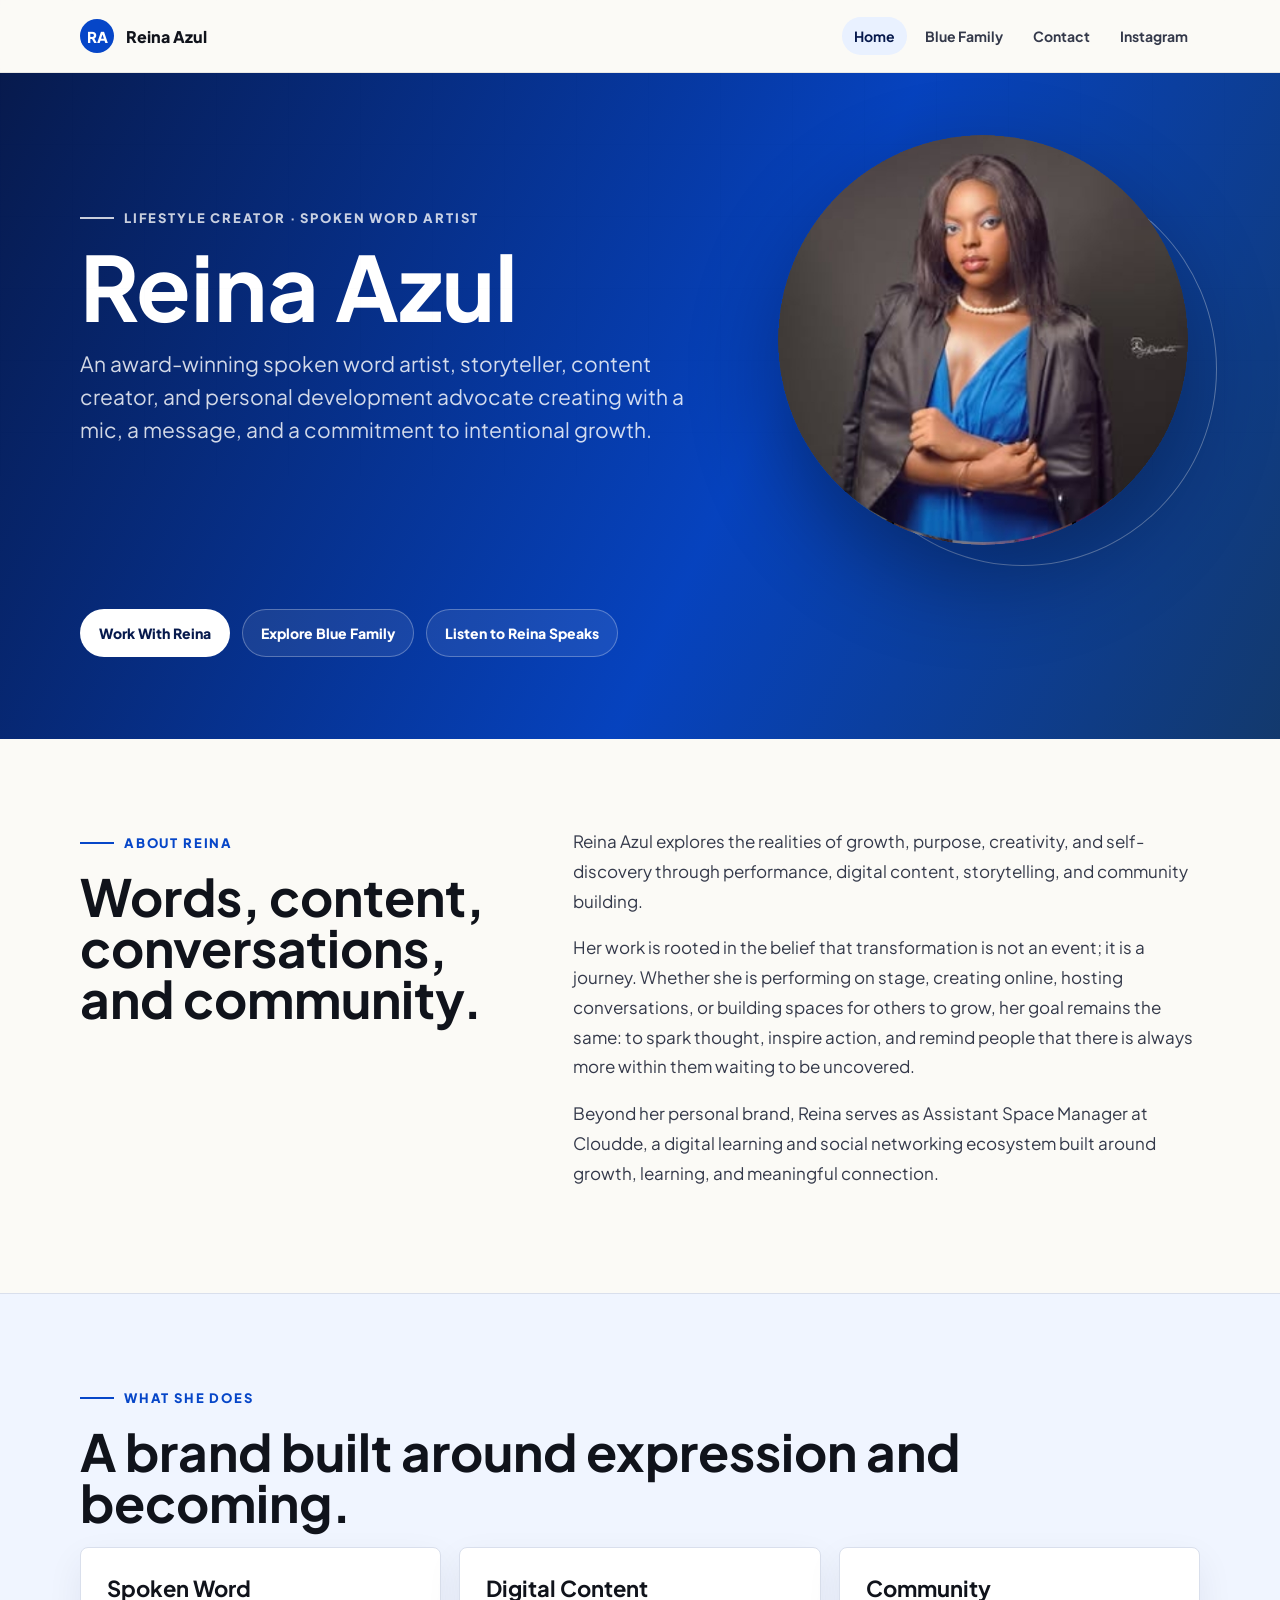
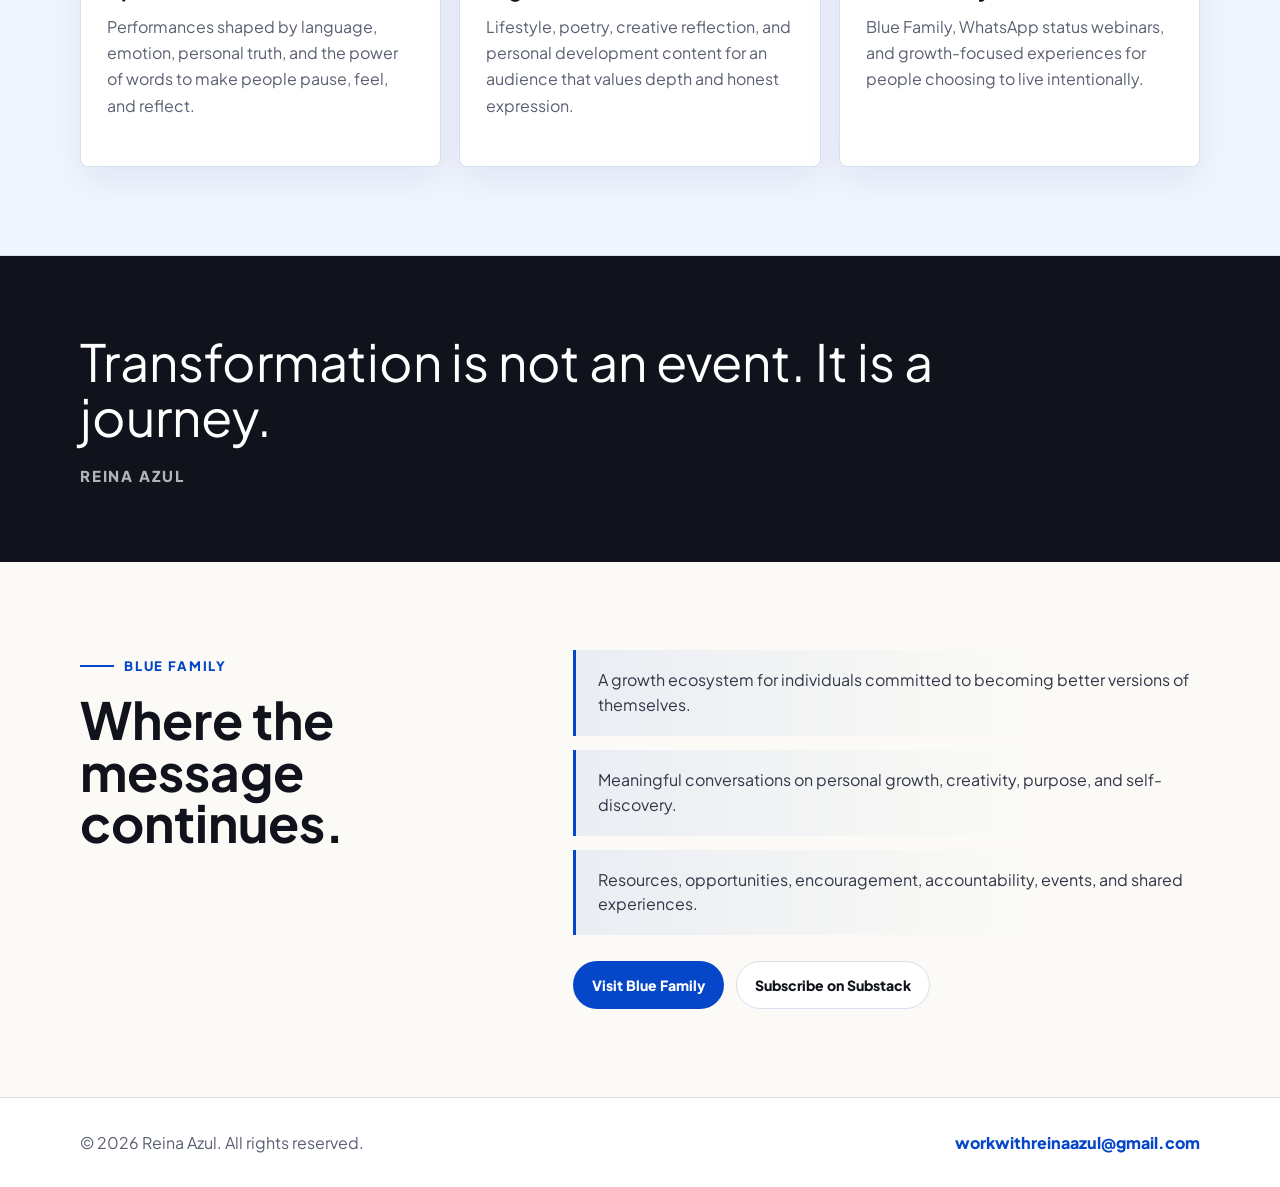
==== index.html @ 072f1784 "I added favicons and corrected some linking errors" ====
<!doctype html>
<html lang="en">
  <head>
    <meta charset="utf-8">
    <meta name="viewport" content="width=device-width, initial-scale=1">
    <meta name="description" content="Reina Azul is an award-winning spoken word artist, storyteller, content creator, and founder of Blue Family.">
    <title>Reina Azul | Spoken Word Artist & Creator</title>
    <link rel="stylesheet" href="styles.css">
    <link href="https://fonts.googleapis.com/css2?family=Plus+Jakarta+Sans:wght@400;600;700;800&display=swap" rel="stylesheet">
    <link rel="icon" type="image/x-icon" href="assets/40647af9-26c0-4cc3-900a-8d3bfc3f5690_1080x1080.jpg">
  <link rel="apple-touch-icon" href="assets/40647af9-26c0-4cc3-900a-8d3bfc3f5690_1080x1080.jpg">
  </head>
  <body>
<header class="site-header">
  <nav class="nav" aria-label="Main navigation">
    <a class="brand" href="index.html" aria-label="Reina Azul home">
      <span class="brand-mark">RA</span>
      <span>Reina Azul</span>
    </a>
    
    <button class="hamburger-menu" aria-label="Toggle navigation" aria-expanded="false">
      <span class="bar"></span>
      <span class="bar"></span>
      <span class="bar"></span>
    </button>

    <div class="nav-links">
      <a class="active" href="index.html">Home</a>
      <a href="community.html">Blue Family</a>
      <a href="contact.html">Contact</a>
      <a href="https://www.instagram.com/_reinaazul/" target="_blank" rel="noreferrer">Instagram</a>
    </div>
  </nav>
</header>

    <main>
<section class="hero">
  <div class="wrap hero-grid">
    
    <div class="hero-text-block">
      <p class="eyebrow">Lifestyle Creator · Spoken Word Artist</p>
      <h1>Reina Azul</h1>
      <p class="lead">An award-winning spoken word artist, storyteller, content creator, and personal development advocate creating with a mic, a message, and a commitment to intentional growth.</p>
    </div>

    <div class="portrait-shell">
      <div class="portrait-container">
        <img class="portrait" src="assets/reina-azul-profile.png" alt="Reina Azul">
      </div>
    </div>

    <div class="hero-actions">
      <a class="button primary" href="contact.html">Work With Reina</a>
      <a class="button secondary" href="community.html">Explore Blue Family</a>
      <a class="button secondary" href="https://open.spotify.com/show/22lv5XPXW0oE5tBdYrOItC" target="_blank" rel="noreferrer">Listen to Reina Speaks</a>
    </div>

  </div>
</section>

      <section class="section">
        <div class="wrap split">
          <div>
            <p class="eyebrow dark">About Reina</p>
            <h2>Words, content, conversations, and community.</h2>
          </div>
          <div class="body-copy">
            <p>Reina Azul explores the realities of growth, purpose, creativity, and self-discovery through performance, digital content, storytelling, and community building.</p>
            <p>Her work is rooted in the belief that transformation is not an event; it is a journey. Whether she is performing on stage, creating online, hosting conversations, or building spaces for others to grow, her goal remains the same: to spark thought, inspire action, and remind people that there is always more within them waiting to be uncovered.</p>
            <p>Beyond her personal brand, Reina serves as Assistant Space Manager at Cloudde, a digital learning and social networking ecosystem built around growth, learning, and meaningful connection.</p>
          </div>
        </div>
      </section>

      <section class="section band">
        <div class="wrap">
          <p class="eyebrow dark">What She Does</p>
          <h2>A brand built around expression and becoming.</h2>
          <div class="cards">
            <article class="card">
              <h3>Spoken Word</h3>
              <p>Performances shaped by language, emotion, personal truth, and the power of words to make people pause, feel, and reflect.</p>
            </article>
            <article class="card">
              <h3>Digital Content</h3>
              <p>Lifestyle, poetry, creative reflection, and personal development content for an audience that values depth and honest expression.</p>
            </article>
            <article class="card">
              <h3>Community</h3>
              <p>Blue Family, WhatsApp status webinars, and growth-focused experiences for people choosing to live intentionally.</p>
            </article>
          </div>
        </div>
      </section>

      <section class="quote-band">
        <div class="wrap">
          <blockquote class="quote">Transformation is not an event. It is a journey.
            <cite>Reina Azul</cite>
          </blockquote>
        </div>
      </section>

      <section class="section">
        <div class="wrap split">
          <div>
            <p class="eyebrow dark">Blue Family</p>
            <h2>Where the message continues.</h2>
          </div>
          <div>
            <ul class="feature-list">
              <li>A growth ecosystem for individuals committed to becoming better versions of themselves.</li>
              <li>Meaningful conversations on personal growth, creativity, purpose, and self-discovery.</li>
              <li>Resources, opportunities, encouragement, accountability, events, and shared experiences.</li>
            </ul>
            <div class="actions" style="margin-top: 26px;">
              <a class="button blue" href="community.html">Visit Blue Family</a>
              <a class="button outline" href="https://oyedokunm.substack.com/subscribe" target="_blank" rel="noreferrer">Subscribe on Substack</a>
            </div>
          </div>
        </div>
      </section>
    </main>

    <footer class="footer">
      <div class="wrap footer-inner">
        <span>© 2026 Reina Azul. All rights reserved.</span>
        <a href="mailto:reinaazul@gmail.com?subject=Inquiry%20from%20Website" target="_blank" rel="noreferrer">workwithreinaazul@gmail.com</a>
      </div>
    </footer>
    <script>
const mobileBtn = document.querySelector('.hamburger-menu');
const navigationPanel = document.querySelector('.nav-links');

mobileBtn.addEventListener('click', () => {
  navigationPanel.classList.toggle('open');
  mobileBtn.classList.toggle('active');
});
    </script>
  </body>
</html>
---- styles.css ----
:root {
  --ink: #10131b;
  --muted: #5a6072;
  --blue: #0646c8;
  --blue-deep: #071a4d;
  --blue-soft: #e9f1ff;
  --cyan: #48c7ff;
  --ivory: #fbfaf6;
  --line: #d9dfec;
  --green: #0f7b55;
  --shadow: 0 24px 70px rgba(7, 26, 77, .16);
  color-scheme: light;
}

* {
  box-sizing: border-box;
}

html {
  scroll-behavior: smooth;
}

body {
  margin: 0;
  font-family: 'Plus Jakarta Sans', ui-sans-serif, system-ui, sans-serif;
  color: var(--ink);
  background: var(--ivory);
}

body::before {
  content: "";
  position: fixed;
  inset: 0;
  pointer-events: none;
  background:
    linear-gradient(90deg, rgba(7, 26, 77, .045) 1px, transparent 1px),
    linear-gradient(180deg, rgba(7, 26, 77, .035) 1px, transparent 1px);
  background-size: 72px 72px;
  mask-image: linear-gradient(to bottom, rgba(0,0,0,.38), transparent 60%);
}

a {
  color: inherit;
  text-decoration: none;
}

img {
  display: block;
  max-width: 100%;
}

.site-header {
  position: sticky;
  top: 0;
  z-index: 20;
  border-bottom: 1px solid rgba(16, 19, 27, .08);
  background: rgba(251, 250, 246, .88);
  backdrop-filter: blur(18px);
}

.nav {
  width: min(1120px, calc(100% - 40px));
  margin: 0 auto;
  min-height: 72px;
  display: flex;
  align-items: center;
  justify-content: space-between;
  gap: 22px;
}

.brand {
  display: inline-flex;
  align-items: center;
  gap: 12px;
  font-weight: 800;
  letter-spacing: 0;

}

.brand-mark {
  width: 34px;
  height: 34px;
  display: grid;
  place-items: center;
  border-radius: 50%;
  background: var(--blue);
  color: white;
  font-size: 15px;
}

.nav-links {
  display: flex;
  align-items: center;
  gap: 6px;
}

.nav-links a {
  padding: 10px 12px;
  border-radius: 999px;
  color: #34394a;
  font-size: 14px;
  font-weight: 700;
}

.nav-links a:hover,
.nav-links a.active {
  background: var(--blue-soft);
  color: var(--blue-deep);
}

.section {
  padding: 88px 0;
}

.section.tight {
  padding: 58px 0;
}

.wrap {
  width: min(1120px, calc(100% - 40px));
  margin: 0 auto;
}

.hero {
  min-height: calc(82vh - 72px);
  display: grid;
  align-items: center;
  padding: 52px 0 72px;
  background:
    linear-gradient(115deg, rgba(7, 26, 77, .96) 0%, rgba(6, 70, 200, .92) 58%, rgba(72, 199, 255, .18) 100%),
    #071a4d;
  color: white;
}

.hero-grid {
  display: grid;
  grid-template-columns: minmax(0, 1.08fr) minmax(280px, .72fr);
  align-items: center;
  gap: 64px;
}

.eyebrow {
  display: inline-flex;
  align-items: center;
  gap: 10px;
  margin: 0 0 20px;
  color: rgba(255,255,255,.78);
  font-size: 13px;
  font-weight: 800;
  text-transform: uppercase;
  letter-spacing: .14em;
}

.eyebrow.dark {
  color: var(--blue);
}

.eyebrow::before {
  content: "";
  width: 34px;
  height: 2px;
  background: currentColor;
}

h1,
h2,
h3,
p {
  margin-top: 0;
}

h1 {
  max-width: 780px;
  margin-bottom: 22px;
  font-size: clamp(56px, 7vw, 104px);
  line-height: .9;
  letter-spacing: 0;
}

.lead {
  max-width: 650px;
  margin-bottom: 32px;
  color: rgba(255,255,255,.82);
  font-size: 21px;
  line-height: 1.55;
}

.lead.dark {
  color: #3e4557;
}

.hero-actions,
.actions {
  display: flex;
  flex-wrap: wrap;
  gap: 12px;
}

.button {
  display: inline-flex;
  min-height: 48px;
  align-items: center;
  justify-content: center;
  gap: 10px;
  padding: 0 18px;
  border: 1px solid transparent;
  border-radius: 999px;
  font-weight: 800;
  font-size: 14px;
  transition: transform .18s ease, background .18s ease, border-color .18s ease;
}

.button:hover {
  transform: translateY(-2px);
}

.button.primary {
  background: white;
  color: var(--blue-deep);
}

.button.secondary {
  border-color: rgba(255,255,255,.28);
  color: white;
  background: rgba(255,255,255,.08);
}

.button.blue {
  background: var(--blue);
  color: white;
}

.button.outline {
  border-color: var(--line);
  background: white;
  color: var(--ink);
}

.portrait-shell {
  position: relative;
  isolation: isolate;
}

.portrait-shell::before {
  content: "";
  position: absolute;
  inset: 9% -4% -5% 12%;
  border: 1px solid rgba(255,255,255,.34);
  border-radius: 50%;
  z-index: -1;
}

.portrait {
  width: min(410px, 100%);
  aspect-ratio: 1;
  object-fit: cover;
  object-position: center;
  border-radius: 50%;
  box-shadow: 0 34px 90px rgba(0, 0, 0, .32);
  background: transparent;
}

.stat-row {
  display: grid;
  grid-template-columns: repeat(3, 1fr);
  gap: 1px;
  margin-top: 22px;
  overflow: hidden;
  border-radius: 8px;
  background: rgba(255,255,255,.22);
}

.stat {
  padding: 18px;
  background: rgba(255,255,255,.11);
}

.stat strong {
  display: block;
  font-size: 24px;
}

.stat span {
  display: block;
  color: rgba(255,255,255,.72);
  font-size: 13px;
}

.split {
  display: grid;
  grid-template-columns: minmax(0, .82fr) minmax(0, 1.18fr);
  gap: 58px;
  align-items: start;
}

.section h2 {
  margin-bottom: 18px;
  font-size: clamp(32px, 4vw, 56px);
  line-height: 1;
  letter-spacing: 0;
}

.body-copy {
  color: #34394a;
  font-size: 17px;
  line-height: 1.75;
}

.feature-list {
  display: grid;
  gap: 14px;
  margin: 0;
  padding: 0;
  list-style: none;
}

.feature-list li {
  padding: 18px 0 18px 22px;
  border-left: 3px solid var(--blue);
  background: linear-gradient(90deg, rgba(6,70,200,.07), transparent 72%);
  color: #303648;
  font-size: 16px;
  line-height: 1.55;
}

.band {
  background: #f0f5ff;
  border-top: 1px solid var(--line);
  border-bottom: 1px solid var(--line);
}

.cards {
  display: grid;
  grid-template-columns: repeat(3, 1fr);
  gap: 18px;
}

.card {
  min-height: 220px;
  padding: 26px;
  border: 1px solid var(--line);
  border-radius: 8px;
  background: white;
  box-shadow: 0 14px 36px rgba(7, 26, 77, .07);
}

.card h3 {
  margin-bottom: 12px;
  font-size: 22px;
}

.card p {
  margin-bottom: 0;
  color: var(--muted);
  line-height: 1.65;
}

.quote-band {
  padding: 78px 0;
  background: var(--ink);
  color: white;
}

.quote {
  max-width: 930px;
  margin: 0;
  font-size: clamp(30px, 4vw, 58px);
  line-height: 1.08;
  letter-spacing: 0;
}

.quote cite {
  display: block;
  margin-top: 24px;
  color: rgba(255,255,255,.68);
  font-size: 15px;
  font-style: normal;
  font-weight: 800;
  text-transform: uppercase;
  letter-spacing: .12em;
}

.page-hero {
background-image: 
  linear-gradient(rgba(11, 19, 43, 0.85), rgba(11, 19, 43, 0.85)), 
  url('assets/322eb3b5f45e469986e57e9ff61a0006.jpg'); 
  background-position: center center;
  background-size: cover;
  background-repeat: no-repeat;
  padding: 120px 0; 
  color: #ffffff;}

.page-hero h1 {
  color: #ffffff;
  margin-top: 10px;
}

.page-hero .lead {
color: rgba(255, 255, 255, 0.9);
max-width: 650px;
}

.podcast-panel {
  display: grid;
  grid-template-columns: 320px minmax(0, 1fr);
  gap: 48px;
  align-items: center;
  padding: 42px;
  border-radius: 8px;
  background: #121827;
  color: white;
}

.podcast-cover {
  aspect-ratio: 1;
  display: grid;
  align-content: end;
  padding: 24px;
  border-radius: 8px;
  background:
    linear-gradient(180deg, rgba(4, 14, 38, .08), rgba(4, 14, 38, .72)),
    linear-gradient(135deg, #0646c8, #0c2466), cover;
  overflow: hidden;
  width:100%;
}

.podcast-cover span {
  display: block;
  max-width: 210px;
  font-size: 40px;
  line-height: .95;
  font-weight: 800;
}

.podcast-links,
.social-grid {
  display: flex;
  flex-wrap: wrap;
  gap: 10px;
  margin-top: 24px;
}

.pill {
  display: inline-flex;
  min-height: 44px;
  align-items: center;
  justify-content: center;
  padding: 0 15px;
  border-radius: 999px;
  background: rgba(255,255,255,.1);
  color: white;
  font-weight: 800;
  font-size: 14px;
}

.pill.light {
  background: white;
  color: var(--ink);
  border: 1px solid var(--line);
}

.rss-note {
  margin-top: 14px;
  color: rgba(255,255,255,.65);
  font-size: 14px;
  line-height: 1.5;
}

.contact-grid {
  display: grid;
  grid-template-columns: minmax(0, 1fr) minmax(300px, .74fr);
  gap: 34px;
  align-items: start;
}

.contact-panel {
  padding: 34px;
  border-radius: 8px;
  background: white;
  border: 1px solid var(--line);
  box-shadow: var(--shadow);
}

.contact-panel h2 {
  font-size: 34px;
}

.contact-list {
  display: grid;
  gap: 12px;
  margin: 24px 0 0;
  padding: 0;
  list-style: none;
}

.contact-list li {
  padding-bottom: 12px;
  border-bottom: 1px solid var(--line);
  color: #34394a;
}

.footer {
  padding: 34px 0;
  border-top: 1px solid var(--line);
  color: var(--muted);
  background: white;
}

.footer-inner {
  display: flex;
  justify-content: space-between;
  gap: 20px;
  align-items: center;
  flex-wrap: wrap;
}

.footer a {
  font-weight: 800;
  color: var(--blue);
}

@media (max-width: 860px) {
  .nav {
    min-height: auto;
    padding: 14px 0;
    align-items: flex-start;
    flex-direction: column;
  }

  .nav-links {
    width: 100%;
    overflow-x: auto;
    padding-bottom: 2px;
  }

  .hero {
    min-height: auto;
  }

  .hero-grid,
  .split,
  .podcast-panel,
  .contact-grid {
    grid-template-columns: 1fr;
  }

  .hero-grid {
    gap: 42px;
  }

  .portrait {
    width: min(360px, 100%);
  }

  .cards {
    grid-template-columns: 1fr;
  }

  .podcast-panel {
    padding: 24px;
  }

  .podcast-cover {
    max-width: 320px;
  }
}

@media (max-width: 560px) {
  .wrap,
  .nav {
    width: min(100% - 28px, 1120px);
  }

  .section {
    padding: 64px 0;
  }

  h1 {
    font-size: 58px;
  }

  .lead {
    font-size: 18px;
  }

  .hero-actions,
  .actions {
    display: grid;
  }

  .button,
  .pill {
    width: 100%;
  }

  .stat-row {
    grid-template-columns: 1fr;
  }
}
.ip {
  display: inline-flex;
  align-items: center;
  gap: 14px;
}
.ic{
  margin-right: 2px;
}

.page-heros {
  background-color: #072469; 
  background-image: none;
  padding: 80px 0; 
  color: #ffffff;
}
.page-hero .wrap {
  max-width: 1200px;
  margin: 0 auto;
  padding: 0 20px;
}
.hamburger-menu {
  display: none;
  background: none;
  border: none;
  cursor: pointer;
  flex-direction: column;
  gap: 5px;
  padding: 5px;
  z-index: 100;
}

.hamburger-menu .bar {
  width: 24px;
  height: 2px;
  background-color:#0646c8; 
  transition: transform 0.3s ease, opacity 0.3s ease;
}

@media (max-width: 768px) {
  .site-header {
    position: relative;
    z-index: 1000;
    background-color: #ffffff;
  }

  .nav {
    display: flex;
    flex-direction: row;
    justify-content: space-between;
    align-items: center;
    width: 100%;
    padding: 15px 20px;
    box-sizing: border-box;
  }
  .hamburger-menu {
    display: flex;
    position: relative;
    z-index: 1001;
  }

.nav-links {
    display: flex;
    flex-direction: column;
    align-items: center;
    gap: 24px;
    
    position: fixed;     
    top: 0;
    right: -100%;      
    width: 220px;         
    height: 45vh;      
    background-color: #0b132b; 
    padding: 100px 24px 40px;  
    border-radius: 10px 0 0 10px;
    box-sizing: border-box;
    
    transition: right 0.3s ease-in-out;
    z-index: 999;
  }

  .nav-links.open {
    right: 0 !important;  
  }
  html, body {
    overflow-x: hidden;
    width: 100%;
    margin: 0;
    padding: 0;
  }

  .hero, .page-hero {
    padding: 120px 20px 60px !important;
    box-sizing: border-box;
    width: 100% !important;
    max-width: 100% !important;
    display: block;
  }

  .hero-grid {
    display: flex !important;
    flex-direction: column !important; 
    align-items: center !important;
    text-align: center !important;
    gap: 24px !important;
    width: 100% !important;
    max-width: 100% !important;
    margin: 0 auto !important;
    padding: 0 !important;
  }

  .hero-grid > div:first-child {
    order: 1 !important;
    width: 100%;
  }
  .hero-grid .eyebrow {
    justify-content: center;
    margin: 0 auto 12px;
  }

  .hero-grid h1 {
    font-size: 36px;
    line-height: 1.2;
    margin: 0 0 12px;
  }

  .hero-grid .lead {
    font-size: 16px;
    line-height: 1.5;
    margin: 0 auto;
    max-width: 100%;
  }

  .portrait-shell,
  .hero-grid > div:last-child {
    order: 2 !important;
    display: flex !important;
    flex-direction: column !important;
    align-items: center !important;
    width: 100% !important;
    margin: 15px auto 0 !important;
  }

  .portrait {
    width: 280px;  
    height: 280px;
    border-radius: 50%;
    object-fit: cover;
  }

  .stat-row {
    display: flex !important;
    flex-direction: row !important; 
    justify-content: space-around !important;
    width: 100%;
    max-width: 300px;
    margin: -30px auto 0 !important; 
    padding: 16px;
    box-sizing: border-box;
    position: relative;
    z-index: 5;
  }
  .hero-actions {
    order: 3 !important; 
    display: flex !important;
    flex-direction: column !important;
    gap: 12px !important;
    width: 100% !important;
    max-width: 320px !important;
    margin: 30px auto 0 !important;
  }
}
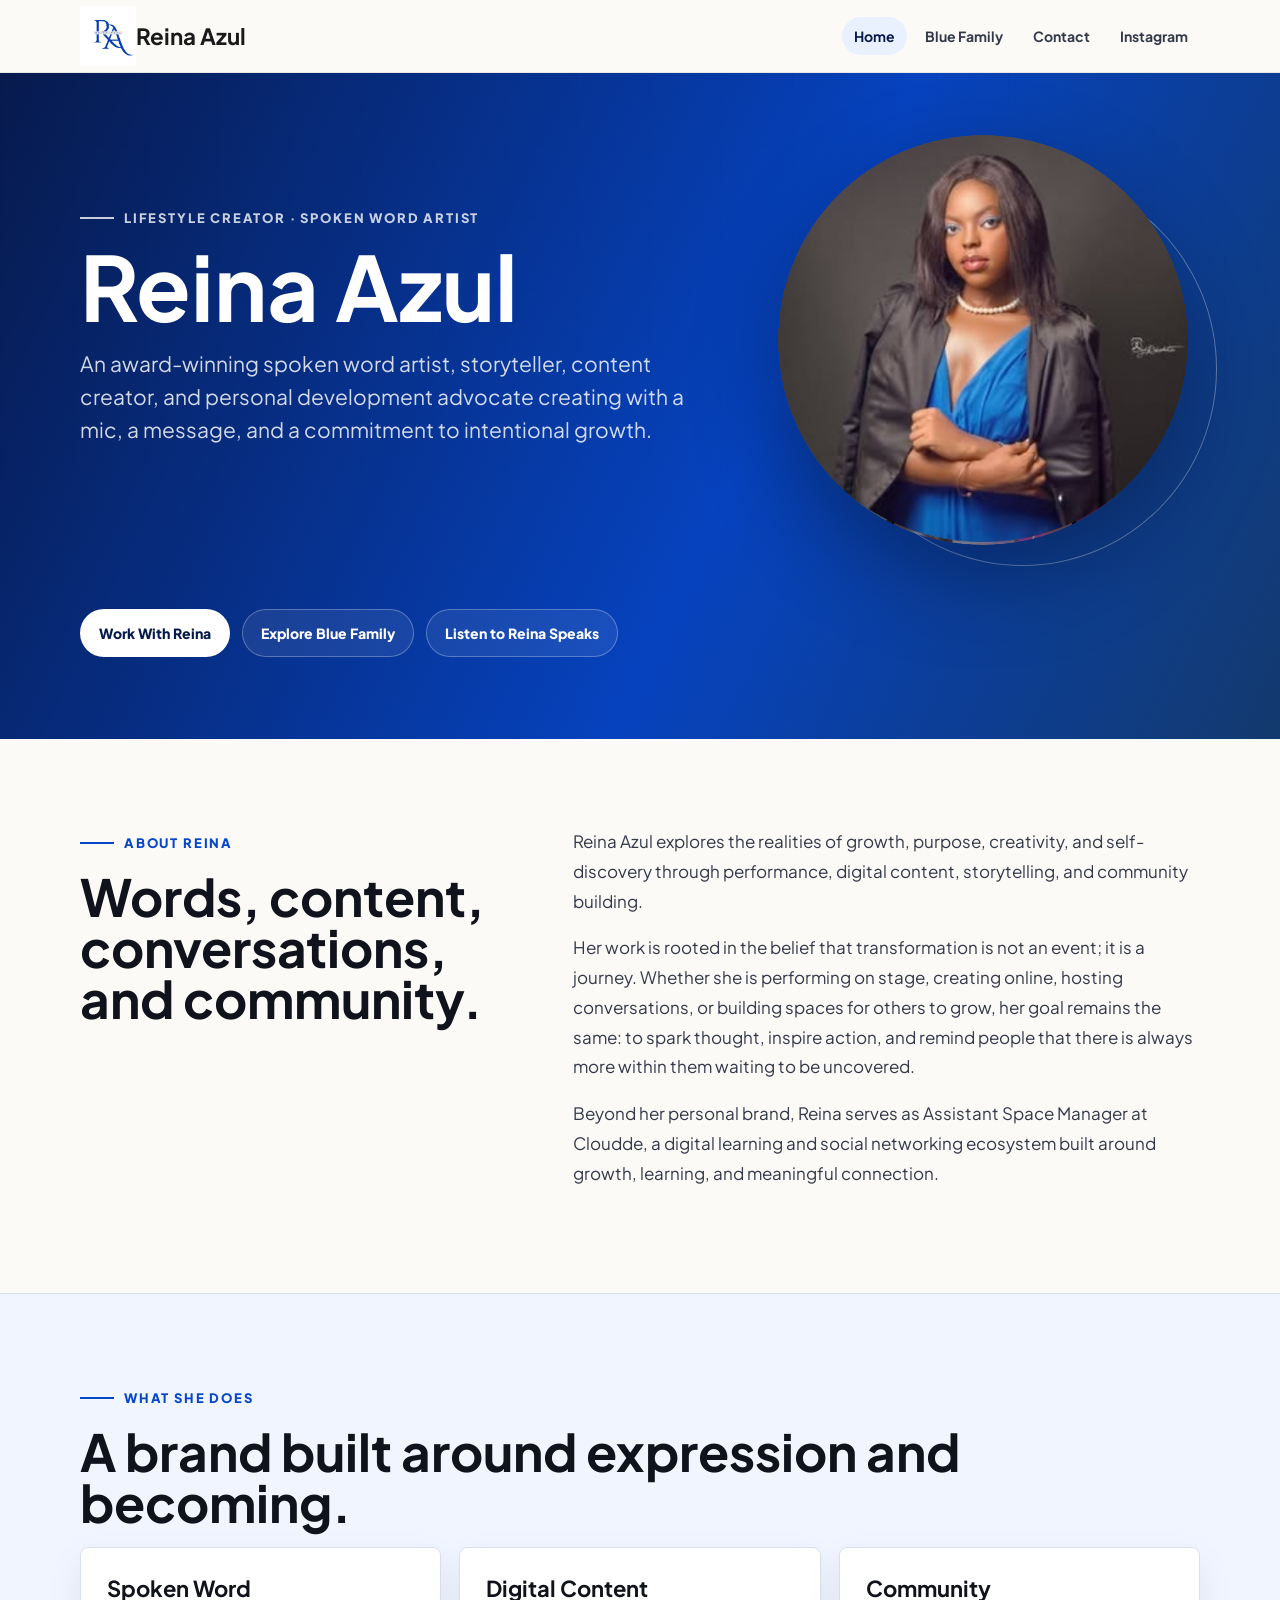
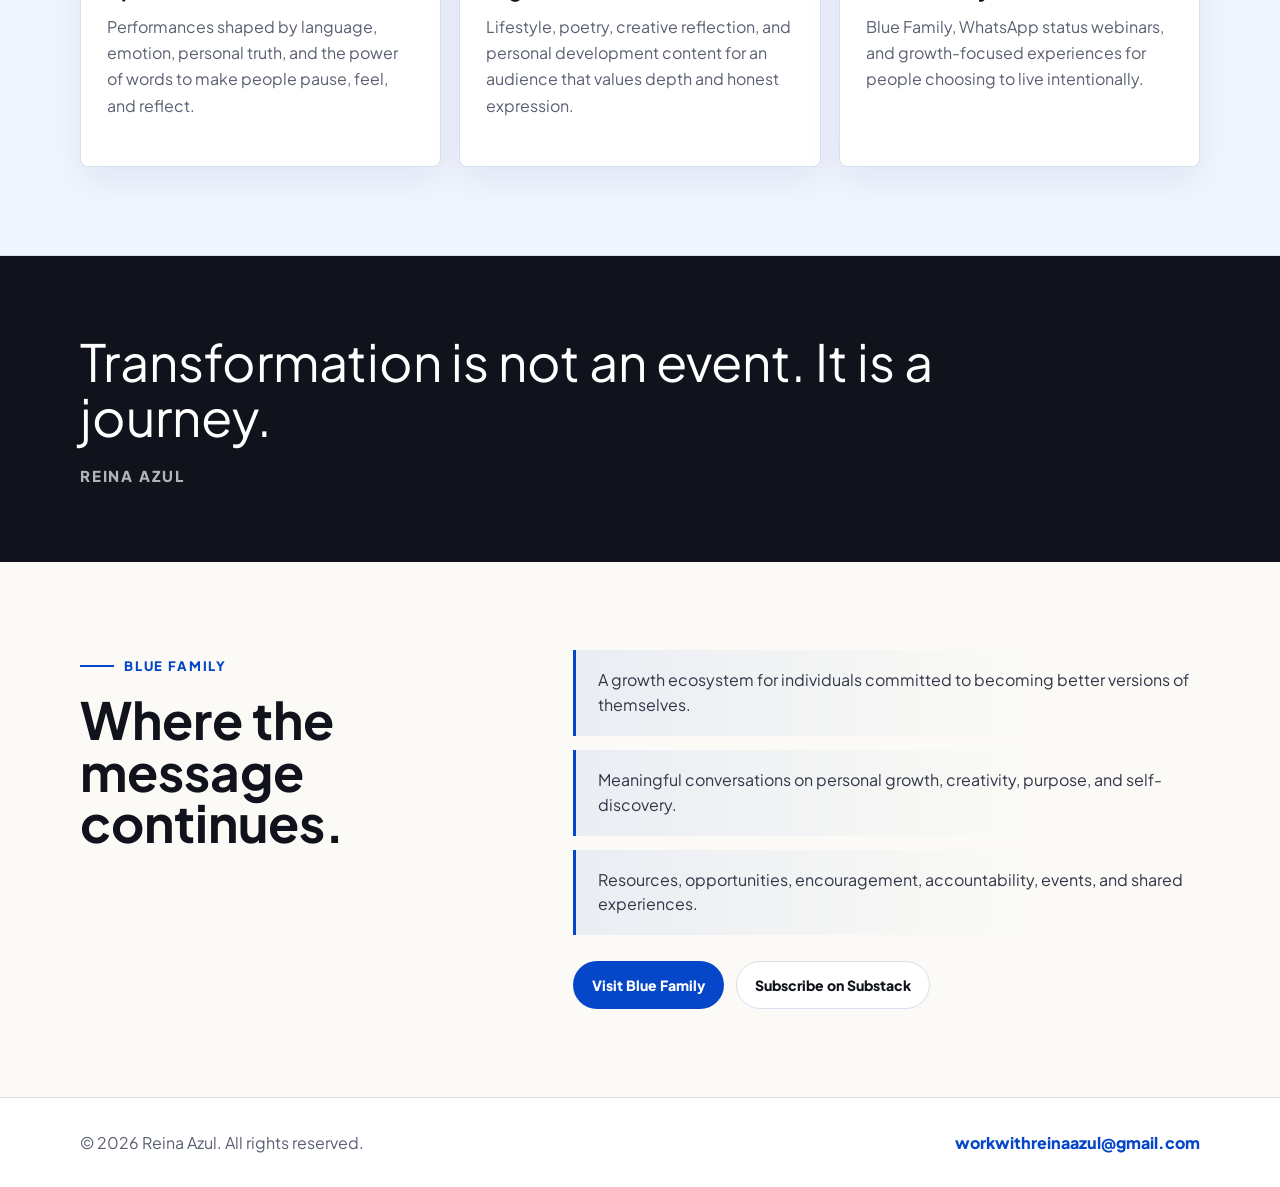
==== commit 3c336c41: "I changed the website logo on the headers" ====
--- a/index.html
+++ b/index.html
@@ -13,10 +13,10 @@
   <body>
 <header class="site-header">
   <nav class="nav" aria-label="Main navigation">
-    <a class="brand" href="index.html" aria-label="Reina Azul home">
-      <span class="brand-mark">RA</span>
-      <span>Reina Azul</span>
-    </a>
+        <a class="brand" href="index.html" aria-label="Reina Azul home">
+          <img src="assets/Black and White Minimalist Professional Initial Logo (2).png" alt="Reina Azul Logo" class="brand-mark">
+          <span class="logo-text">Reina Azul</span>
+        </a>
     
     <button class="hamburger-menu" aria-label="Toggle navigation" aria-expanded="false">
       <span class="bar"></span>
--- a/styles.css
+++ b/styles.css
@@ -69,23 +69,36 @@
 }
 
 .brand {
-  display: inline-flex;
-  align-items: center;
-  gap: 12px;
-  font-weight: 800;
-  letter-spacing: 0;
+  display: flex;
+  align-items: center;
+  gap: 16px;     
+  text-decoration: none;
 
 }
 
 .brand-mark {
-  width: 34px;
-  height: 34px;
-  display: grid;
-  place-items: center;
-  border-radius: 50%;
-  background: var(--blue);
-  color: white;
-  font-size: 15px;
+  height: 60px; 
+  width: auto;
+  object-fit: contain;
+  display: block;
+}
+.brand-marks{
+  height: 40px; 
+  width: auto;
+  object-fit: contain;
+  display: block;
+  border-radius: 10px;
+}
+.logo-text {
+  font-size: 1.4rem;
+  margin-left: -16px;
+  font-weight: 700;
+  color: #1a1a1a;
+}
+.logo-texts{
+  font-size: 1.1rem;
+  font-weight: 700;
+  color: #1a1a1a;
 }
 
 .nav-links {
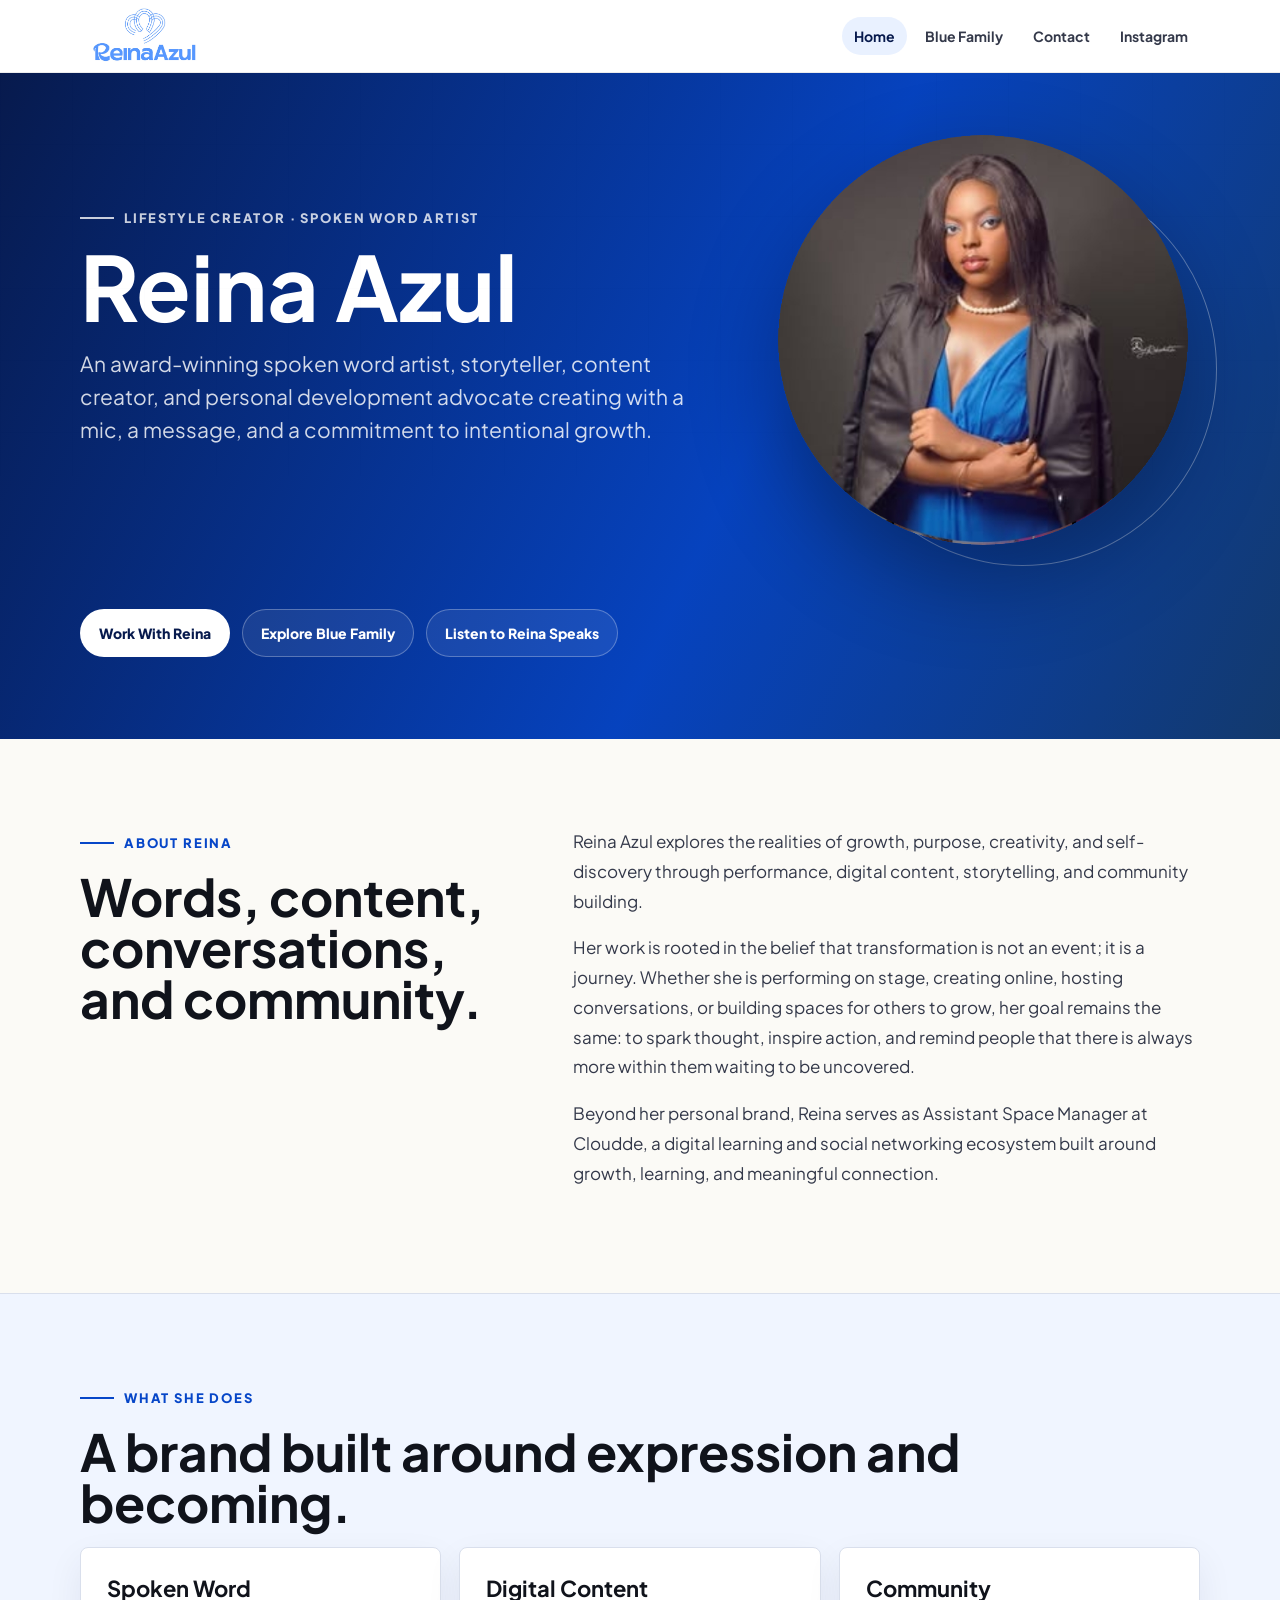
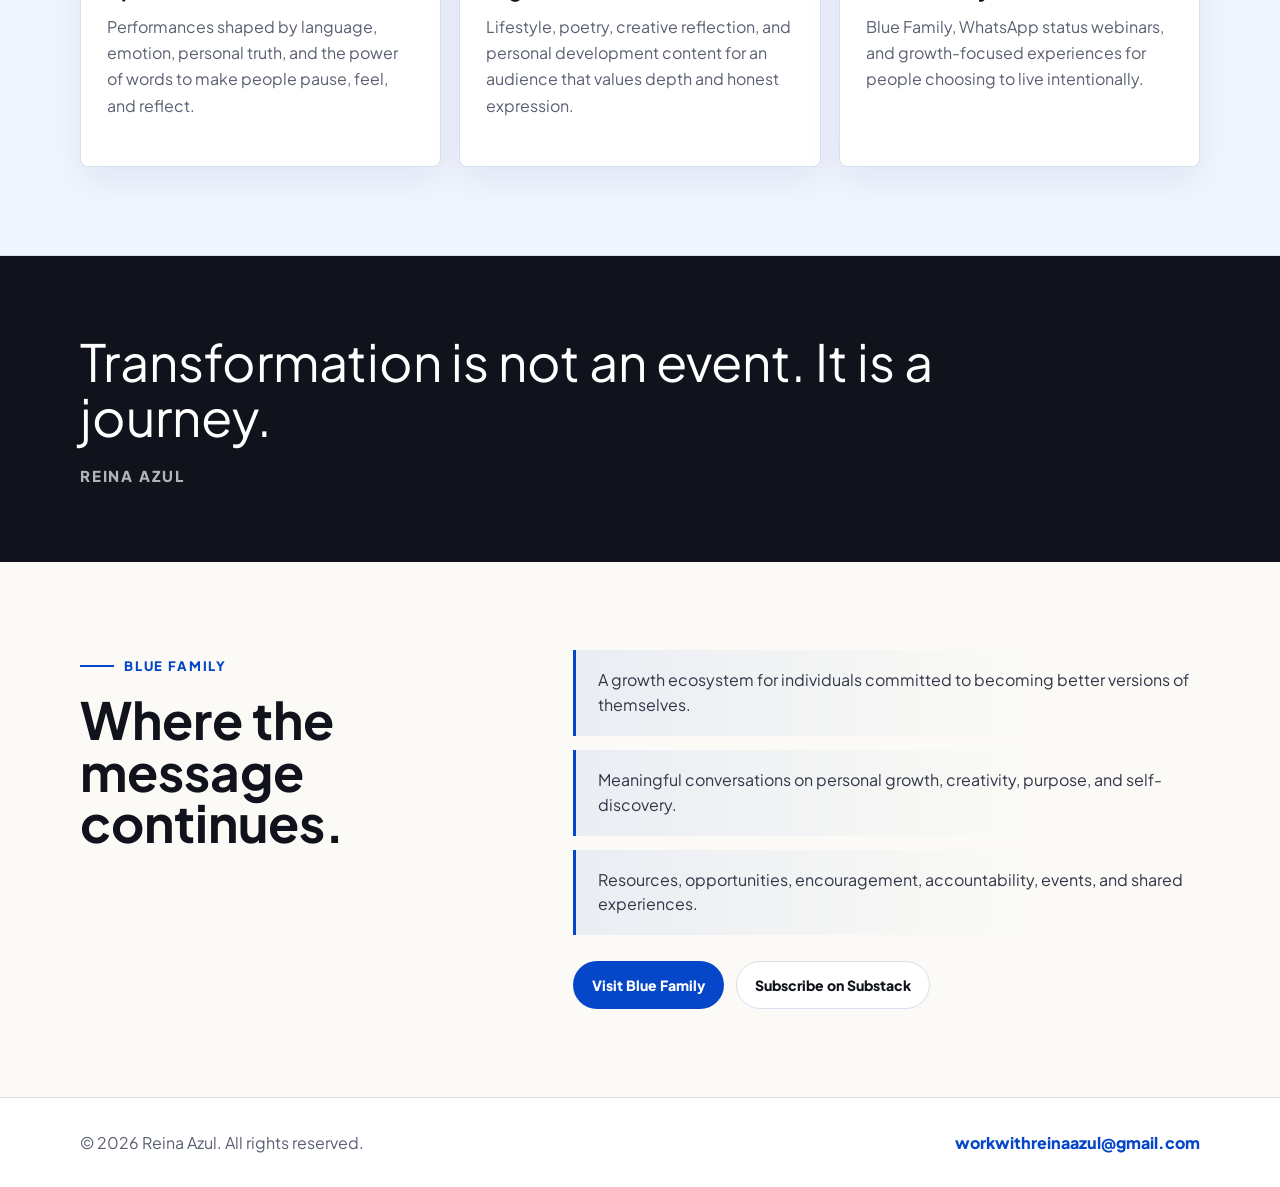
==== commit ef5cf7fc: "logo change" ====
--- a/index.html
+++ b/index.html
@@ -14,8 +14,7 @@
 <header class="site-header">
   <nav class="nav" aria-label="Main navigation">
         <a class="brand" href="index.html" aria-label="Reina Azul home">
-          <img src="assets/Black and White Minimalist Professional Initial Logo (2).png" alt="Reina Azul Logo" class="brand-mark">
-          <span class="logo-text">Reina Azul</span>
+          <img src="assets/cropped.PNG" alt="Reina Azul Logo" class="brand-mark">
         </a>
     
     <button class="hamburger-menu" aria-label="Toggle navigation" aria-expanded="false">
@@ -25,9 +24,9 @@
     </button>
 
     <div class="nav-links">
-      <a class="active" href="index.html">Home</a>
-      <a href="community.html">Blue Family</a>
-      <a href="contact.html">Contact</a>
+      <a class="active" href="./">Home</a>
+      <a href="/community">Blue Family</a>
+      <a href="/contact">Contact</a>
       <a href="https://www.instagram.com/_reinaazul/" target="_blank" rel="noreferrer">Instagram</a>
     </div>
   </nav>
@@ -125,7 +124,7 @@
     <footer class="footer">
       <div class="wrap footer-inner">
         <span>© 2026 Reina Azul. All rights reserved.</span>
-        <a href="mailto:reinaazul@gmail.com?subject=Inquiry%20from%20Website" target="_blank" rel="noreferrer">workwithreinaazul@gmail.com</a>
+        <a href="mailto:workwithreinaazul@gmail.com?subject=Inquiry%20from%20Website">workwithreinaazul@gmail.com</a>
       </div>
     </footer>
     <script>
--- a/styles.css
+++ b/styles.css
@@ -54,7 +54,7 @@
   top: 0;
   z-index: 20;
   border-bottom: 1px solid rgba(16, 19, 27, .08);
-  background: rgba(251, 250, 246, .88);
+  background: #FFFFFF;
   backdrop-filter: blur(18px);
 }
 
